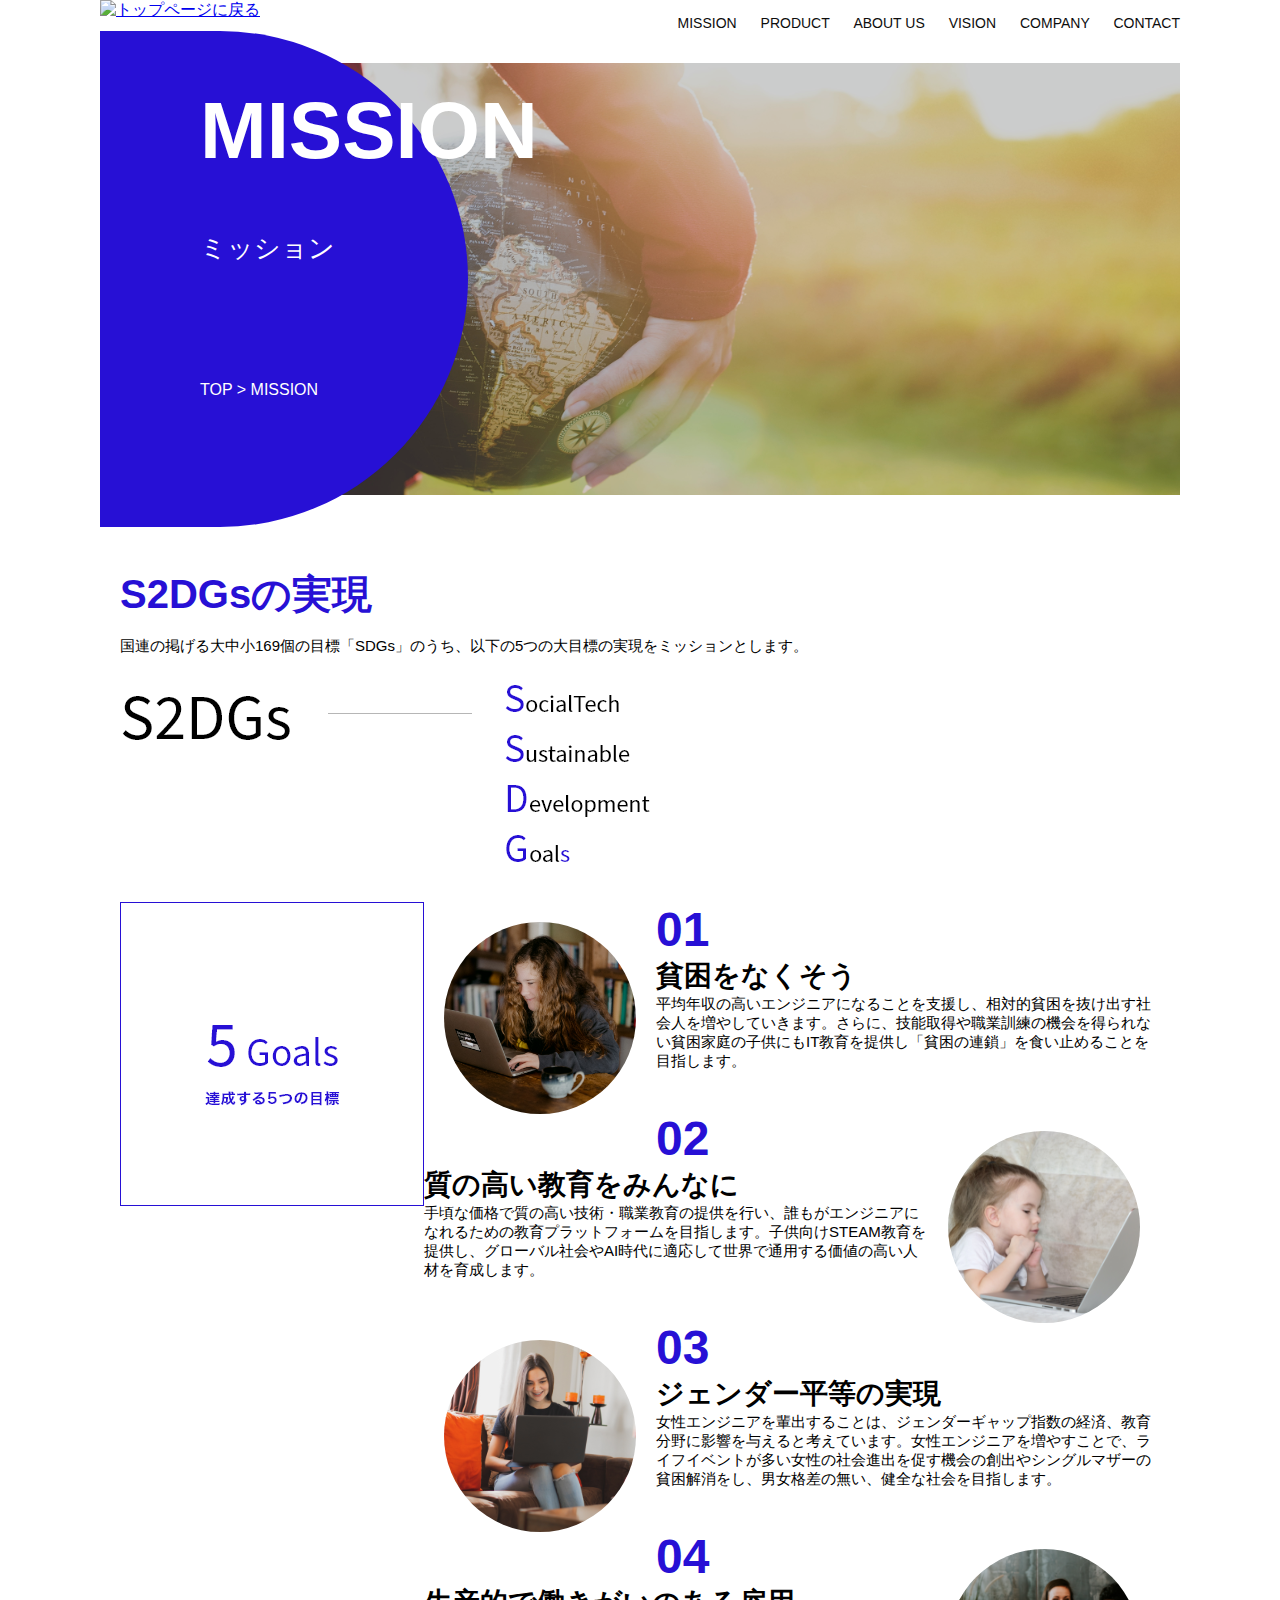
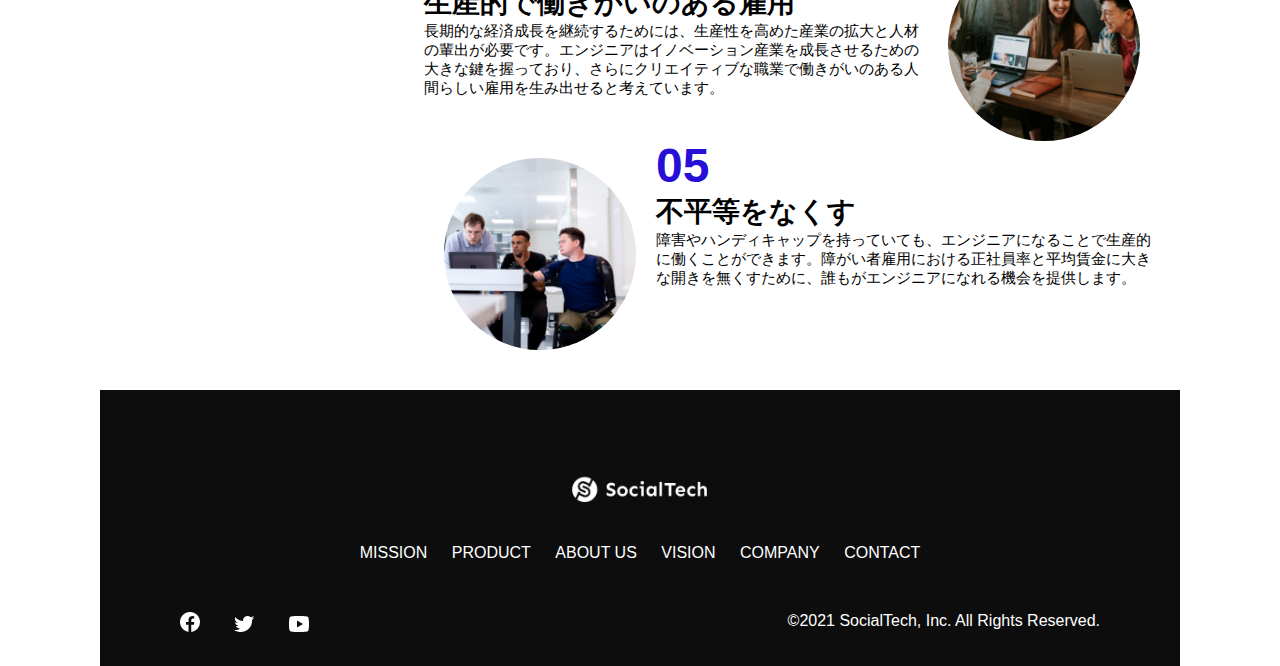
==== mission.html @ b35a062b "Add files via upload" ====
<!DOCTYPE html>
<html>

<head>
    <title>SocialTech - MISSION ミッション -</title>
    <meta charset="utf-8">
    <meta description="SocialTechが目指す5つの目標（S2DGs）を紹介します">
    <meta name="viewport" content="width=device-width, initial-scale=1.0">
    <link rel="stylesheet" href="style.css">
</head>

<body>
    <!-- ヘッダー -->
    <header>
        <!-- ロゴ -->
        <a href="index.html" id="logo"><img src="images/logo.png" alt="トップページに戻る"></a>

        <!-- PC用ナビゲーション -->
        <nav id="nav-pc">
            <a href="mission.html">MISSION</a>
            <a href="product.html">PRODUCT</a>
            <a href="index.html#aboutus">ABOUT US</a>
            <a href="index.html#vision">VISION</a>
            <a href="index.html#company">COMPANY</a>
            <a href="index.html#contact">CONTACT</a>
        </nav>

        <!-- スマホ用メニューボタン -->
        <img id="menu-sp" src="images/button-menu.png" alt="ナビゲーションを開く"
            onclick="document.getElementById('nav-sp').style.display = 'block'">

        <!-- スマホ用ナビゲーション -->
        <nav id="nav-sp">
            <img id="close" src="images/button-close.png" alt="ナビゲーションを閉じる"
                onclick="document.getElementById('nav-sp').style.display = 'none'">
            <a id="logo-sp" href="index.html" onclick="document.getElementById('nav-sp').style.display = 'none'"><img
                    src="images/logo-sp.png" alt="トップページに戻る"></a>
            <a class="menu" href="mission.html"
                onclick="document.getElementById('nav-sp').style.display = 'none'">MISSION</a>
            <a class="menu" href="product.html"
                onclick="document.getElementById('nav-sp').style.display = 'none'">PRODUCT</a>
            <a class="menu" href="index.html#aboutus"
                onclick="document.getElementById('nav-sp').style.display = 'none'">ABOUT US</a>
            <a class="menu" href="index.html#vision"
                onclick="document.getElementById('nav-sp').style.display = 'none'">VISION</a>
            <a class="menu" href="index.html#company"
                onclick="document.getElementById('nav-sp').style.display = 'none'">COMPANY</a>
            <a class="menu" href="index.html#contact"
                onclick="document.getElementById('nav-sp').style.display = 'none'">CONTACT</a>
            <div id="sns">
                <a href="https://www.facebook.com/sejuku2013"><img src="images/button-facebook.png"
                        alt="Facebookのリンク"></a>
                <a href="https://twitter.com/samuraijuku"><img src="images/button-twitter.png" alt="Twitterのリンク"></a>
                <a href="https://www.youtube.com/channel/UCCFOQO5aDK0xXam4cUQXT8g"><img src="images/button-youtube.png"
                        alt="YouTubeのリンク"></a>
            </div>
        </nav>
    </header>
    <main>
        <article>
            <section id="mission-main">
                <div id="mission-title">
                    <h1>MISSION</h1>
                    <span>ミッション</span>
                    <div>TOP > MISSION</div>
                </div>
            </section>
            <section id="mission-s2dgs">
                <h2 class="mission-h2">S2DGsの実現</h2>
                <p>国連の掲げる大中小169個の目標「SDGs」のうち、以下の5つの大目標の実現をミッションとします。</p>
                <img src="images/mission/mission-s2dgs.png" alt="S2DGs">
            </section>
            <section id="mission-5goals">
                <div>
                    <img id="s2dgs-image" src="images/mission/mission-5goals.png" alt="5Goals">
                </div>
                <div>
                    <div>
                        <img class="fivegoals-image-left" src="images/mission/mission-5goals01.png" alt="PCを操作する女の子">
                        <span class="fivegoals-number">01</span>
                        <h3 class="fivegoals-h3">貧困をなくそう</h3>
                        <p class="fivegoals-p">
                            平均年収の高いエンジニアになることを支援し、相対的貧困を抜け出す社会人を増やしていきます。さらに、技能取得や職業訓練の機会を得られない貧困家庭の子供にもIT教育を提供し「貧困の連鎖」を食い止めることを目指します。
                        </p>
                    </div>
                    <div>
                        <img class="fivegoals-image-right" src="images/mission/mission-5goals02.png"
                            alt="PCを見つめる小さい女の子">
                        <span class="fivegoals-number">02</span>
                        <h3 class="fivegoals-h3">質の高い教育をみんなに</h3>
                        <p class="fivegoals-p">
                            手頃な価格で質の高い技術・職業教育の提供を行い、誰もがエンジニアになれるための教育プラットフォームを目指します。子供向けSTEAM教育を提供し、グローバル社会やAI時代に適応して世界で通用する価値の高い人材を育成します。
                        </p>
                    </div>
                    <div>
                        <img class="fivegoals-image-left" src="images/mission/mission-5goals03.png" alt="PCを操作する女性">

                        <span class="fivegoals-number">03</span>
                        <h3 class="fivegoals-h3">ジェンダー平等の実現</h3>
                        <p class="fivegoals-p">
                            女性エンジニアを輩出することは、ジェンダーギャップ指数の経済、教育分野に影響を与えると考えています。女性エンジニアを増やすことで、ライフイベントが多い女性の社会進出を促す機会の創出やシングルマザーの貧困解消をし、男女格差の無い、健全な社会を目指します。
                        </p>
                    </div>
                    <div>
                        <img class="fivegoals-image-right" src="images/mission/mission-5goals04.png" alt="笑顔で話し合う3人の男女">
                        <span class="fivegoals-number">04</span>
                        <h3 class="fivegoals-h3">生産的で働きがいのある雇用</h3>
                        <p class="fivegoals-p">
                            長期的な経済成長を継続するためには、生産性を高めた産業の拡大と人材の輩出が必要です。エンジニアはイノベーション産業を成長させるための大きな鍵を握っており、さらにクリエイティブな職業で働きがいのある人間らしい雇用を生み出せると考えています。
                        </p>
                    </div>
                    <div>
                        <img class="fivegoals-image-left" src="images/mission/mission-5goals05.png"
                            alt="障害を持つ男性が生き生きと働く様子">
                        <span class="fivegoals-number">05</span>
                        <h3 class="fivegoals-h3">不平等をなくす</h3>
                        <p class="fivegoals-p">
                            障害やハンディキャップを持っていても、エンジニアになることで生産的に働くことができます。障がい者雇用における正社員率と平均賃金に大きな開きを無くすために、誰もがエンジニアになれる機会を提供します。
                        </p>
                    </div>
                </div>
            </section>
        </article>
        <footer>
            <div id="footer-logo">
                <img src="images/logo-sp.png" alt="SocialTech">
            </div>
            <div id="footer-link">
                <a href="mission.html">MISSION</a>
                <a href="product.html">PRODUCT</a>
                <a href="index.html#aboutus">ABOUT US</a>
                <a href="index.html#vision">VISION</a>
                <a href="index.html#company">COMPANY</a>
                <a href="index.html#contact">CONTACT</a>
            </div>
            <div id="sns-footer">
                <a href="https://www.facebook.com/sejuku2013"><img src="images/button-facebook.png"
                        alt="Facebookのリンク"></a>
                <a href="https://twitter.com/samuraijuku"><img src="images/button-twitter.png" alt="Twitterのリンク"></a>
                <a href="https://www.youtube.com/channel/UCCFOQO5aDK0xXam4cUQXT8g"><img src="images/button-youtube.png"
                        alt="YouTubeのリンク"></a>
                <span id="copyright">&copy;2021 SocialTech, Inc. All Rights Reserved. <span>
            </div>
        </footer>
    </main>
</body>

</html>
---- style.css ----
/* PC、スマホ共通スタイル */
body {
  font-family: "Source Sans Pro", "Hiragino Kaku Gothic ProN", Meiryo, Arial,
    sans-serif;
}

p {
  font-size: 15px;
}

.arrow-right {
  color: #2710d5;
}

#submit {
  margin-top: 50px;
}

/*================
PC用のスタイル
=================*/
@media screen and (min-width: 768px) {
  /* PC用カルーセル設定 */
  .carousel {
    width: 885px;
    margin-left: 20px;
  }

  .carouselImg {
    width: 885px;
  }

  /* 横幅設定 */
  body {
    max-width: 1080px;
    min-width: 900px;
    margin: 0 auto 0 auto;
  }

  /* ヘッダー */
  header {
    display: flex;
    justify-content: space-between;
  }

  /* ナビゲーションのレイアウト */
  #nav-pc {
    text-align: right;
    font-size: 14px;
    padding-top: 15px;
  }

  /* ナビゲーションのリンクの装飾設定 */
  #nav-pc > a {
    text-decoration: none;
    margin-left: 20px;
  }
  #nav-pc > a:link {
    color: #0d0d0d;
  }
  #nav-pc > a:visited {
    color: #0d0d0d;
  }
  #nav-pc > a:hover {
    color: #0d0d0d;
    text-decoration: underline;
  }
  #nav-pc > a:active {
    color: #0d0d0d;
  }

  /* スマホ用ナビを非表示 */
  #nav-sp,
  #menu-sp {
    display: none;
  }

  /* メインビジュアル*/
  #main-visual {
    position: relative;
    height: 400px;
  }
  #main-message {
    position: absolute;
    top: 0;
    left: 0;
    background-color: #2710d5;
    color: #ffffff;
    border-radius: 0 0 476px 0;
    max-width: 620px;
    height: 100%;
    width: 100%;
    z-index: 11;
  }
  #main-message > h1 {
    font-size: 60px;
    font-weight: bold;
    margin: 100px 0 0 50px;
  }

  #main-message > p {
    font-size: 28px;
    margin: 0 0 0 50px;
  }
  #main-visual > img {
    max-width: 620px;
    border-radius: 476px 0 0 0;
    position: absolute;
    top: 0;
    right: 0;
    z-index: 10;
  }

  /*見出し*/
  h2 {
    margin: 40px 0 0 0;
  }

  h2::after {
    content: url("images/line.png");
    margin-left: 10px;
  }

  h3 {
    font-size: 27px;
  }

  /* ミッション */
  #mission {
    margin: 80px auto 80px auto;
    width: 100%;
  }

  #mission-flex {
    width: 100%;
    display: flex;
  }

  #mission-flex > div {
    width: 50%;
    margin: 20px;
  }

  #mission-photo {
    width: 100%;
  }

  #s2dgs {
    margin-top: 50px;
  }

  /* プロダクト */
  #product {
    background-color: #fafafa;
    width: 100%;
    margin: 80px 0 80px 0;
    padding: 10px 40px 0px 40px;
  }

  /* 外枠 */
  #product > div {
    margin-top: 40px;
    display: flex;
  }

  /* 左のカラム */
  #product-left {
    width: 50%;
    margin-right: 20px;
  }

  /* 右のカラム */
  #product-right {
    width: 50%;
    margin-left: 20px;
    margin-top: 80px;
  }

  /* 写真＋説明の枠 */
  #product-left > div {
    position: relative;
    height: 480px;
    margin-right: 20px;
  }
  #product-right > div {
    position: relative;
    height: 480px;
    margin-right: 20px;
  }

  /* 写真*/
  .product-photo {
    width: 100%;
  }

  /* 説明文の枠 */
  .product-explain {
    background-color: #ffffff;
    position: absolute;
    left: 0;
    top: 280px;
    margin: 0 40px 0 40px;
    padding: 20px;
    box-shadow: 5px 5px 10px rgba(0, 0, 0, 0.05);
  }

  /* 説明文の英語 */
  .product-explain > span {
    color: #2710d5;
    font-weight: bold;
    font-size: 16px;
    margin: 0px;
  }

  /* 説明文の見出し */
  .product-explain > h3 {
    margin: 5px 0 5px 0;
  }

  /* 説明文 */
  .product-explain > p {
    margin: 0;
  }

  /* もっと見るボタン */
  #product-more {
    margin: 0 auto -42px auto;
  }

  /* ABOUT US */
  #aboutus {
    margin: 80px auto 80px auto;
  }

  /* ３つの組織文化と写真を入れる枠 */
  #aboutus > div {
    display: flex;
  }

  /* 写真 */
  .culture-img {
    width: 100%;
    align-self: flex-start;
  }

  .culture-img2 {
    margin-top: 50px;
    width: 100%;
  }

  /* 3つの組織文化の表 */
  .culture-table {
    margin-right: 50px;
  }

  /* 番号 */
  .culture-num {
    font-size: 80px;
    color: #2710d5;
    margin: 0 20px 0 0;
  }

  /* 組織文化英語 */
  .culture-en {
    color: #2710d5;
    font-weight: bold;
    font-size: 24px;
    display: block;
  }

  /* 組織文化日本語 */
  .culture-jp {
    font-size: 28px;
    font-weight: bold;
  }

  /* 説明文 */
  .culture-description {
    margin: 0;
  }

  /* ビジョン */
  #vision {
    margin: 80px auto 80px auto;
  }

  /* セクション内の外枠*/
  #vision > div {
    width: 100%;
    display: flex;
    justify-content: space-between;
    flex-wrap: wrap;
  }

  /*7つの行動指針の枠*/
  .vision-box {
    width: 300px;
    height: 300px;
    margin-bottom: 30px;
    position: relative;
  }

  .vision-box > img {
    width: 100%;
    height: auto;
    position: absolute;
    top: 0;
    left: 0;
    z-index: 30;
  }

  .vision-box > span {
    position: absolute;
    top: 0;
    left: 0;
    z-index: 31;
    margin-right: 20px;
  }

  .vision-box > span > h4 {
    color: #2710d5;
    font-size: 24px;
    margin: 80px 0 0 0;
  }

  .vision-box > span > h4::first-letter {
    font-size: 40px;
  }

  .vision-box > span > h5 {
    font-size: 20px;
    margin: 0 0 0 0;
  }

  .vision-box > span > p {
    margin: 10px 0 0 0;
  }

  /*会社概要*/
  #company {
    margin: 80px auto 80px auto;
  }

  #company-table {
    width: 100%;
  }

  .tableheader {
    text-align: left;
    padding: 20px;
    border-bottom-color: #2710d5;
    border-bottom-width: 1px;
    border-bottom-style: solid;
    width: 100px;
  }

  .tableheader-first {
    text-align: left;
    padding: 20px;
    border-bottom-color: #2710d5;
    border-bottom-width: 1px;
    border-bottom-style: solid;
    border-top-color: #2710d5;
    border-top-width: 1px;
    border-top-style: solid;
    width: 100px;
  }

  .cell {
    padding: 30px;
    border-bottom-color: #ececec;
    border-bottom-width: 1px;
    border-bottom-style: solid;
  }
  .cell-first {
    padding: 30px;
    border-bottom-color: #ececec;
    border-bottom-width: 1px;
    border-bottom-style: solid;
    border-top-color: #ececec;
    border-top-width: 1px;
    border-top-style: solid;
  }

  #company > iframe {
    width: 100%;
    height: 368px;
    margin-top: 40px;
  }

  /* お問い合わせ */
  #contact {
    margin: 80px auto 80px auto;
  }

  /* 外枠 */
  #contact > form > div {
    display: flex;
    flex-direction: row;
    flex-wrap: wrap;
    padding-bottom: 30px;
  }

  /* 左列　見出し */
  .contact-heading {
    width: 240px;
    align-self: center;
  }
  /* 見出しのラベル */
  .contact-label {
    width: 200px;
    font-weight: bold;
  }
  /* 必須 */
  .contact-span {
    color: #ce2222;
    margin: 0 0 0 20px;
    font-weight: bold;
  }
  /* テキストボックス */
  .contact-textbox {
    border-top: 0px;
    border-left: 0px;
    border-right: 0px;
    border-bottom-width: 1px;
    border-bottom-color: #707070;
    border-style: solid;
    background-color: #fafafa;
    height: 56px;
    width: 400px;
  }

  /* お問い合わせ内容のテキストエリア */
  .contact-textarea {
    border-top: 0px;
    border-left: 0px;
    border-right: 0px;
    border-bottom-width: 1px;
    border-bottom-color: #707070;
    background-color: #fafafa;
    width: 400px;
    height: 200px;
  }

  /* 個人情報の取り扱い */
  details {
    width: 700px;
  }
  details > div {
    background-color: #fafafa;
    padding: 20px;
  }

  details > span {
    font-weight: bold;
  }

  /* フッター */
  footer {
    background-color: #0d0d0d;
    text-align: center;
    padding: 80px 80px 30px 80px;
  }

  #footer-logo {
    margin-bottom: 30px;
  }

  #footer-link {
    margin-bottom: 50px;
  }
  #footer-link > a {
    text-decoration: none;
    margin: 10px;
  }
  #footer-link > a:link {
    color: #ffffff;
  }
  #footer-link > a:visited {
    color: #ffffff;
  }
  #footer-link > a:hover {
    color: #ffffff;
    text-decoration: underline;
  }
  #footer-link > a:active {
    color: #ffffff;
  }

  #sns-footer {
    text-align: left;
    width: 100%;
  }
  #sns-footer > a {
    margin-right: 30px;
  }

  #copyright {
    color: #ffffff;
    text-align: right;
    float: right;
  }

  /* mission.html用スタイル */
  /* ミッションのメインビジュアル */
  #mission-main {
    height: 496px;
    width: 100%;
    background-image: url("images/mission/mission-main.png");
    background-repeat: no-repeat;
    background-position-y: center;
  }

  #mission-title {
    background-color: #2710d5;
    width: 368px;
    color: #ffffff;
    height: 496px;
    border-radius: 0 248px 248px 0;
    position: relative;
  }
  #mission-title > h1 {
    position: absolute;
    top: 0;
    left: 100px;
    font-size: 80px;
  }

  #mission-title > span {
    position: absolute;
    top: 200px;
    left: 100px;
    font-size: 26px;
  }

  #mission-title > div {
    position: absolute;
    top: 350px;
    left: 100px;
    font-size: 16px;
  }

  #mission-s2dgs {
    width: 100%;
    margin: 20px;
  }

  .mission-h2 {
    color: #2710d5;
    font-size: 40px;
  }

  .mission-h2::after {
    content: none;
  }

  #mission-5goals {
    margin: 20px;
    display: flex;
  }
  #mission-5goals > div {
    flex-grow: 1;
  }

  #mission-5goals > div > div {
    margin-bottom: 40px;
  }

  .fivegoals-image-right {
    float: right;
    margin: 20px;
  }

  .fivegoals-image-left {
    float: left;
    margin: 20px;
  }

  .fivegoals-number {
    color: #2710d5;
    font-size: 48px;
    font-weight: bold;
    margin: 0;
  }

  .fivegoals-h3 {
    font-size: 28px;
    margin: 0;
  }
  .fivegoals-p {
    margin: 0;
  }

  /* プロダクトページ */
  #product-main {
    height: 496px;
    width: 100%;
    background-image: url("images/product/product-main.png");
    background-repeat: no-repeat;
    background-position-y: center;
  }

  #product-title {
    background-color: #2710d5;
    width: 368px;
    color: #ffffff;
    height: 496px;
    border-radius: 0 248px 248px 0;
    position: relative;
  }
  #product-title > h1 {
    position: absolute;
    top: 0;
    left: 100px;
    font-size: 80px;
  }

  #product-title > span {
    position: absolute;
    top: 200px;
    left: 100px;
    font-size: 26px;
  }

  #product-title > div {
    position: absolute;
    top: 350px;
    left: 100px;
    font-size: 16px;
  }

  /* セクション1 */
  .product-section1 {
    position: relative;
    margin: 20px;
    height: 340px;
  }

  .product-section1 > img {
    position: absolute;
    top: 0;
    left: 0;
    width: 450px;
    margin: 0 40px 30px 0;
    border-radius: 0 432px 0 0;
  }

  .product-section1 > div {
    position: absolute;
    top: 0;
    left: 480px;
  }

  /*セクション２*/

  .product-section2 {
    position: relative;
    margin: 20px;
    height: 340px;
  }

  .product-section2 > img {
    position: absolute;
    top: 0;
    right: 0;
    width: 450px;
    margin: 0 0 30px 40px;
    border-radius: 432px 0 0 0;
  }

  .product-section2 > div {
    width: 500px;
    position: absolute;
    top: 0;
    left: 0;
  }

  .product-h2 {
    color: #2710d5;
    font-size: 24px;
    margin: 0;
  }

  .product-h3 {
    font-size: 28px;
    margin: 0;
  }
}

/*====================
 スマートフォン用のスタイル
=====================*/
@media screen and (max-width: 767px) {
  /* スマートフォン用カルーセル設定 */
  .carousel {
    width: 375px;
    margin: 0 auto 0 auto;
  }

  .carouselImg {
    width: 375px;
  }

  body {
    min-width: 375px;
    margin: 0;
  }

  /* PC用ナビゲーション非表示 */
  #nav-pc {
    display: none;
  }

  /* ハンバーガーメニュー */
  #menu-sp {
    position: absolute;
    top: 0px;
    right: 0px;
  }

  /* スマホ用ナビゲーションの表示切替*/
  /* 初期状態、レイアウトと非表示設定 */
  #nav-sp {
    background-color: #2710d5;
    position: absolute;
    left: 0;
    top: 0;
    height: 100%;
    width: 100%;
    display: none;
    z-index: 100;
  }

  /* ×ボタン */
  #close {
    position: absolute;
    top: 20px;
    right: 20px;
  }

  /* ナビゲーションメニュー用ロゴ */
  #logo-sp {
    margin: 80px 0 30px 20px;
  }

  /* ナビゲーションのリンクの装飾設定 */
  #nav-sp > a {
    display: block;
  }

  #nav-sp > a:link {
    color: #ffffff;
  }
  #nav-sp > a:visited {
    color: #ffffff;
  }
  #nav-sp > a:hover {
    color: #ffffff;
    text-decoration: underline;
  }
  #nav-sp > a:active {
    color: #ffffff;
  }

  #nav-sp > .menu {
    text-decoration: none;
    display: block;
    margin: 0 20px 0 20px;
    height: 44px;
    font-size: 16px;
    background-image: url("images/arrow.png");
    background-repeat: no-repeat;
    background-position: right top;
  }

  #sns {
    position: absolute;
    bottom: 20px;
    left: 20px;
  }
  #sns > a {
    margin-right: 30px;
  }

  /* メインビジュアル */
  #main-visual {
    position: relative;
    height: 470px;
    width: 100%;
    overflow: hidden;
  }
  #main-visual > div {
    position: absolute;
    top: 0;
    left: 0;
    background-color: #2710d5;
    color: white;
    border-radius: 0 0 476px 0;
    text-align: center;
    height: 280px;
    width: 100%;
    z-index: 11;
  }
  #main-visual > div > div {
    margin: 100px 0 auto 0;
  }
  #main-visual > div > h1 {
    font-size: 28px;
    margin: 90px 0 0 0;
  }

  #main-visual > div > p {
    margin: 0;
  }

  #main-visual > img {
    width: 100%;
    border-radius: 476px 0 0 0;

    z-index: 10;
    position: absolute;
    bottom: 0;
    right: 0;
  }

  /*見出し*/
  h2::after {
    content: url("images/line.png");
    margin-left: 10px;
  }

  h3 {
    font-size: 24px;
    margin: 10px 0 0 0;
  }

  /* ミッション */
  #mission {
    margin: 20px;
  }

  #mission-photo {
    width: 100%;
  }

  #s2dgs {
    width: 100%;
  }

  /* プロダクト */
  #product {
    background-color: #fafafa;
    padding-top: 10px;
  }

  #product h2 {
    margin-left: 20px;
  }
  /* 外枠 */
  /* 左右のカラム　スマホでは縦並び */
  #product-left,
  #product-right {
    margin-right: 20px;
    margin-left: 20px;
  }

  /* 写真＋説明の枠 */
  #product-left > div,
  #product-right > div {
    position: relative;
    height: 540px;
  }

  /* 説明文の枠 */
  .product-explain {
    background-color: #ffffff;
    position: absolute;
    left: 0;
    bottom: 50px;
    padding: 20px;
    box-shadow: 5px 5px 10px rgba(0, 0, 0, 0.05);
  }

  .product-explain > span {
    color: #2710d5;
    font-weight: bold;
    font-size: 16px;
    margin: 0px;
  }

  .product-explain > h3 {
    margin: 10px 0 10px 0;
  }

  /* 写真*/
  .product-photo {
    width: 100%;
  }

  #product-more > img {
    margin: 0 0 -42px 20px;
  }

  /* ABOUT US */
  #aboutus {
    margin: 80px 20px 80px 20px;
  }

  #aboutus > div {
    display: flex;
    flex-direction: column;
  }

  .culture-table {
    width: 100%;
    padding-right: 20px;
    order: 2;
  }

  .culture-img {
    width: 100%;
    order: 1;
  }

  .culture-img2 {
    width: 100%;
  }
  .culture-num {
    font-size: 80px;
    color: #2710d5;
  }

  .culture-en {
    color: #2710d5;
    font-weight: bold;
    font-size: 24px;
    display: block;
  }

  .culture-jp {
    display: block;
  }

  .culture-description {
    margin: 0;
  }

  /* ビジョン */
  #vision {
    margin: 80px 20px 80px 20px;
  }

  .vision-box {
    width: 300px;
    height: 300px;
    margin-bottom: 30px;
    position: relative;
  }

  .vision-box > img {
    width: 100%;
    height: auto;
    position: absolute;
    top: 0;
    left: 0;
    z-index: 30;
  }

  .vision-box > span {
    position: absolute;
    top: 0;
    left: 0;
    z-index: 31;
    margin-right: 20px;
  }

  .vision-box > span > h4 {
    color: #2710d5;
    font-size: 24px;
    margin: 60px 0 0 0;
  }

  .vision-box > span > h5 {
    font-size: 20px;
    margin: 0 0 0 0;
  }
  .vision-box > span > p {
    margin: 10px 0 0 0;
  }

  /*会社概要*/
  #company {
    margin: 0 20px 0 20px;
  }

  #company > h3 {
    margin-bottom: 20px;
  }

  #company-table {
    width: 100%;
  }

  .tableheader-first {
    text-align: left;
    padding: 20px;
    border-bottom-color: #2710d5;
    border-bottom-width: 1px;
    border-bottom-style: solid;
    border-top-color: #2710d5;
    border-top-width: 1px;
    border-top-style: solid;
    width: 50px;
  }
  .tableheader {
    text-align: left;
    padding: 20px;
    border-bottom-color: #2710d5;
    border-bottom-width: 1px;
    border-bottom-style: solid;
    width: 50px;
  }

  .cell-first {
    padding: 20px;
    border-bottom-color: #ececec;
    border-bottom-width: 1px;
    border-bottom-style: solid;
    border-top-color: #ececec;
    border-top-width: 1px;
    border-top-style: solid;
  }
  .cell {
    padding: 20px;
    border-bottom-color: #ececec;
    border-bottom-width: 1px;
    border-bottom-style: solid;
  }

  #company > iframe {
    width: 100%;
    height: 240px;
    margin: 40px 0 0 0;
  }

  /* お問い合わせ */
  #contact {
    margin: 80px 20px 80px 20px;
  }

  #contact > h3 {
    margin-bottom: 20px;
  }

  #contact > form > div {
    margin-bottom: 20px;
  }

  .contact-heading {
    margin-bottom: 20px;
  }

  /* ラベル */
  .contact-label {
    width: 200px;
    font-weight: bold;
  }

  /* 必須 */
  .contact-span {
    color: #ce2222;
    margin: 0 0 0 20px;
    font-weight: bold;
  }

  .contact-textbox {
    height: 56px;
    border-top: 0px;
    border-left: 0px;
    border-right: 0px;
    background-color: #fafafa;
    border-bottom-width: 1px;
    border-bottom-color: #707070;
    border-style: solid;
    min-width: 300px;
    width: 100%;
  }

  .contact-textarea {
    height: 150px;
    border-top: 0px;
    border-left: 0px;
    border-right: 0px;
    background-color: #fafafa;
    width: 100%;
  }

  .radiobutton {
    margin-bottom: 20px;
  }

  /* .radiobutton + label::after {
        content: "\A";
        white-space: pre;
    } */

  /* フッター */
  footer {
    background-color: #0d0d0d;
    padding: 30px 20px 50px 20px;
  }

  #footer-logo {
    margin-bottom: 30px;
  }

  #footer-link {
    margin-bottom: 50px;
  }
  #footer-link > a {
    text-decoration: none;
    margin: 0 20px 30px 0;
    display: block;

    background-image: url("images/arrow.png");
    background-repeat: no-repeat;
    background-position: right top;
  }
  #footer-link > a:link {
    color: #ffffff;
  }
  #footer-link > a:visited {
    color: #ffffff;
  }
  #footer-link > a:hover {
    color: #ffffff;
    text-decoration: underline;
  }
  #footer-link > a:active {
    color: #ffffff;
  }
  #sns-footer {
    display: block;
    width: 100%;
  }

  #sns-footer > a {
    margin-right: 30px;
  }
  #copyright {
    font-size: 12px;
    display: block;
    margin-top: 30px;
    color: #ffffff;
  }

  /* mission.html用スタイル */
  /* ミッションのメインビジュアル */
  #mission-main {
    height: 256px;
    width: 100%;
    background-image: url("images/mission/mission-main.png");
    background-repeat: no-repeat;
    background-position-y: center;
    background-size: auto 208px;
  }

  #mission-title {
    background-color: #2710d5;
    width: 136px;
    color: #ffffff;
    height: 256px;
    border-radius: 0 248px 248px 0;
    position: relative;
  }
  #mission-title > h1 {
    position: absolute;
    top: 0;
    left: 20px;
    font-size: 40px;
  }

  #mission-title > span {
    position: absolute;
    top: 110px;
    left: 20px;
    font-size: 18px;
  }

  #mission-title > div {
    position: absolute;
    top: 180px;
    left: 20px;
    font-size: 13px;
  }
  /* ミッションページ　S2DGSの設定 */
  #mission-s2dgs {
    margin: 20px;
  }

  .mission-h2 {
    color: #2710d5;
    font-size: 38px;
    margin: 0px;
  }

  .mission-h2::after {
    content: none;
  }

  #mission-s2dgs > img {
    width: 100%;
  }

  #section-s2dgs > img {
    width: 100%;
  }

  /* ミッションページ　5つのゴールの設定 */
  #mission-5goals {
    margin: 20px;
  }

  #mission-5goals > div > div {
    margin-bottom: 40px;
  }

  #s2dgs-image {
    width: 100%;
  }
  .fivegoals-image-right {
    margin: 20px auto 20px auto;
    display: block;
  }

  .fivegoals-image-left {
    margin: 20px auto 20px auto;
    display: block;
  }

  .fivegoals-number {
    color: #2710d5;
    font-size: 48px;
    margin: 0;
  }

  .fivegoals-h3 {
    font-size: 28px;
    margin: 0;
  }
  .fivegoals-p {
    margin: 0;
  }

  /* プロダクトページ */

  #product-main {
    height: 256px;
    width: 100%;
    background-image: url("images/product/product-main.png");
    background-repeat: no-repeat;
    background-position-y: center;
    background-size: auto 208px;
  }

  #product-title {
    background-color: #2710d5;
    width: 136px;
    color: #ffffff;
    height: 256px;
    border-radius: 0 248px 248px 0;
    position: relative;
  }
  #product-title > h1 {
    position: absolute;
    top: 0;
    left: 20px;
    font-size: 40px;
  }

  #product-title > span {
    position: absolute;
    top: 110px;
    left: 20px;
    font-size: 18px;
  }

  #product-title > div {
    position: absolute;
    top: 180px;
    left: 20px;
    font-size: 13px;
  }

  .product-section1 {
    margin: 20px;
  }

  .product-section1 > img {
    width: 100%;
    border-radius: 0 300px 0 0;
  }

  .product-section1 > div {
    margin: 20px;
  }

  .product-section2 {
    margin: 20px;

    display: flex;
    flex-direction: column;
  }

  .product-section2 > img {
    order: 1;
    width: 100%;
    border-radius: 300px 0 0 0;
  }

  .product-section2 > div {
    order: 2;
  }

  .product-h2 {
    color: #2710d5;
    font-size: 24px;
    /* width: 250px; */
    margin: 0;
  }

  .product-h3 {
    font-size: 28px;
    margin: 0;
  }
}
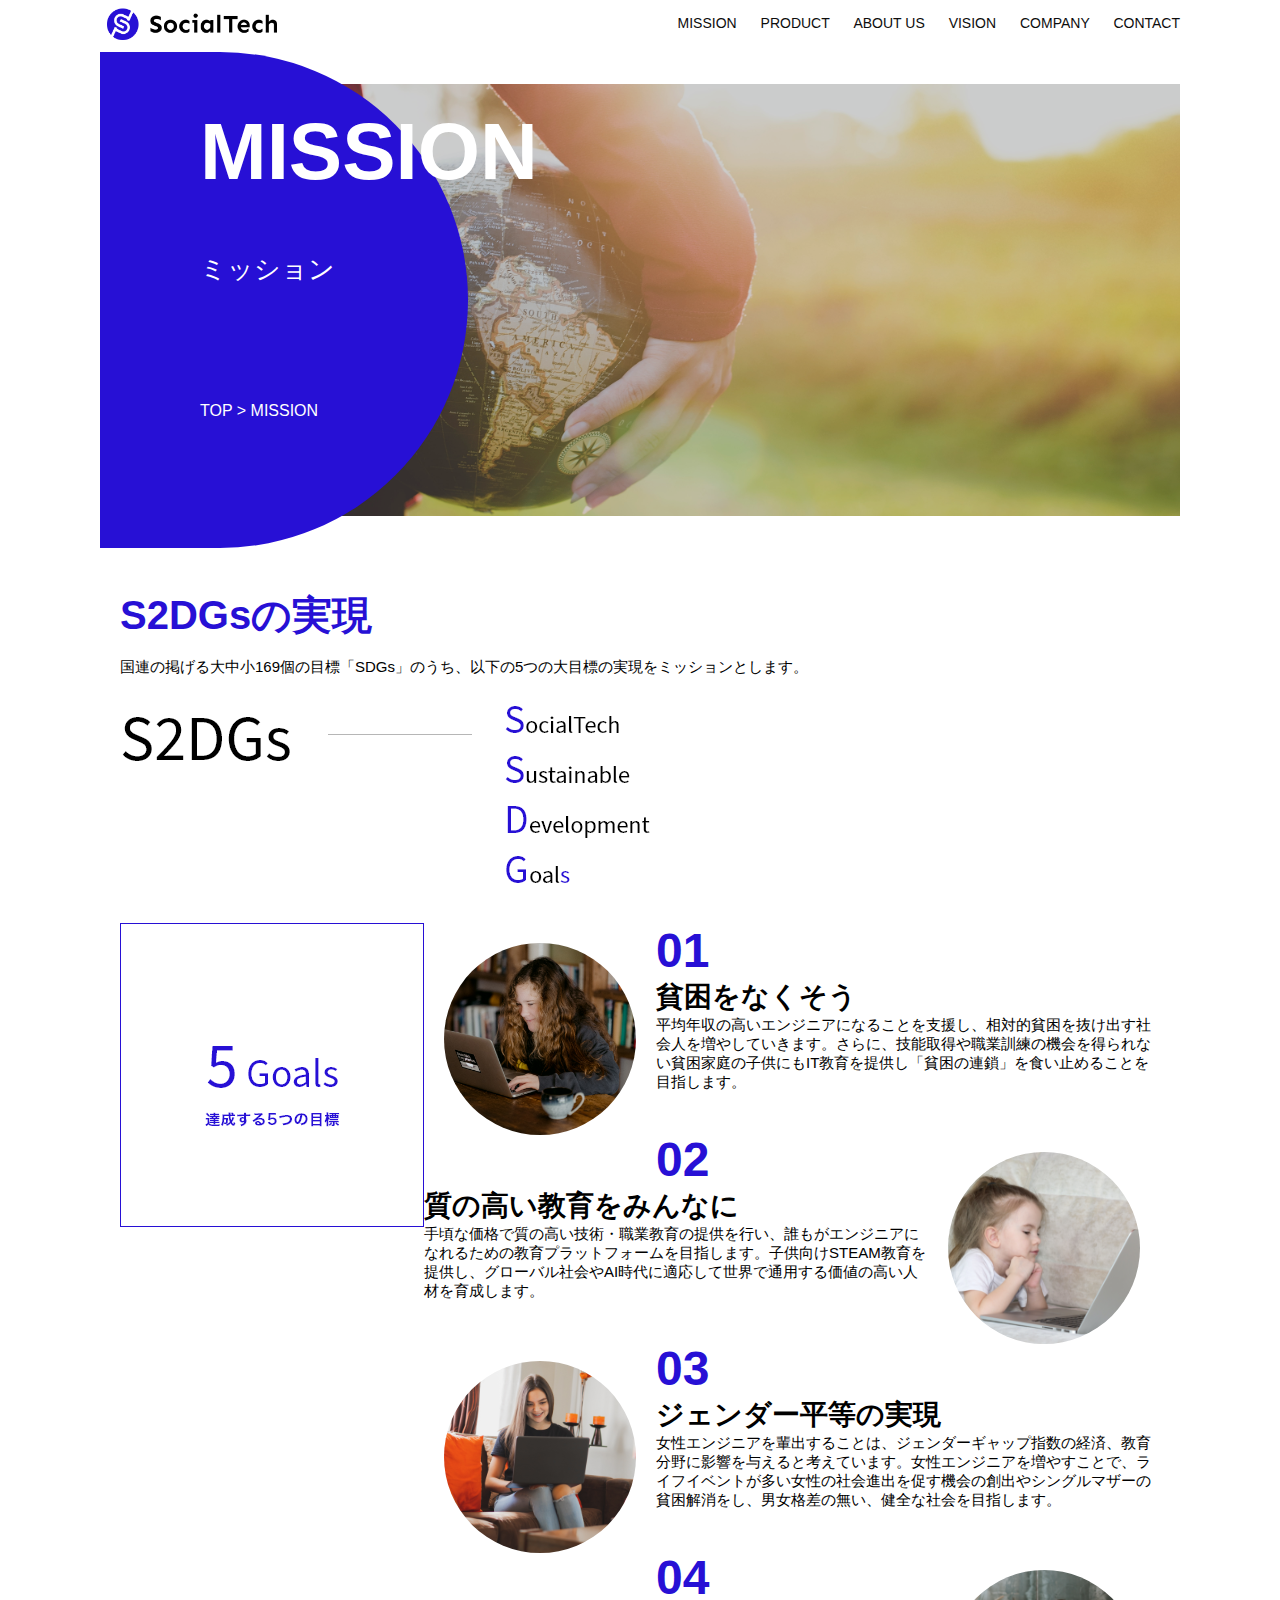
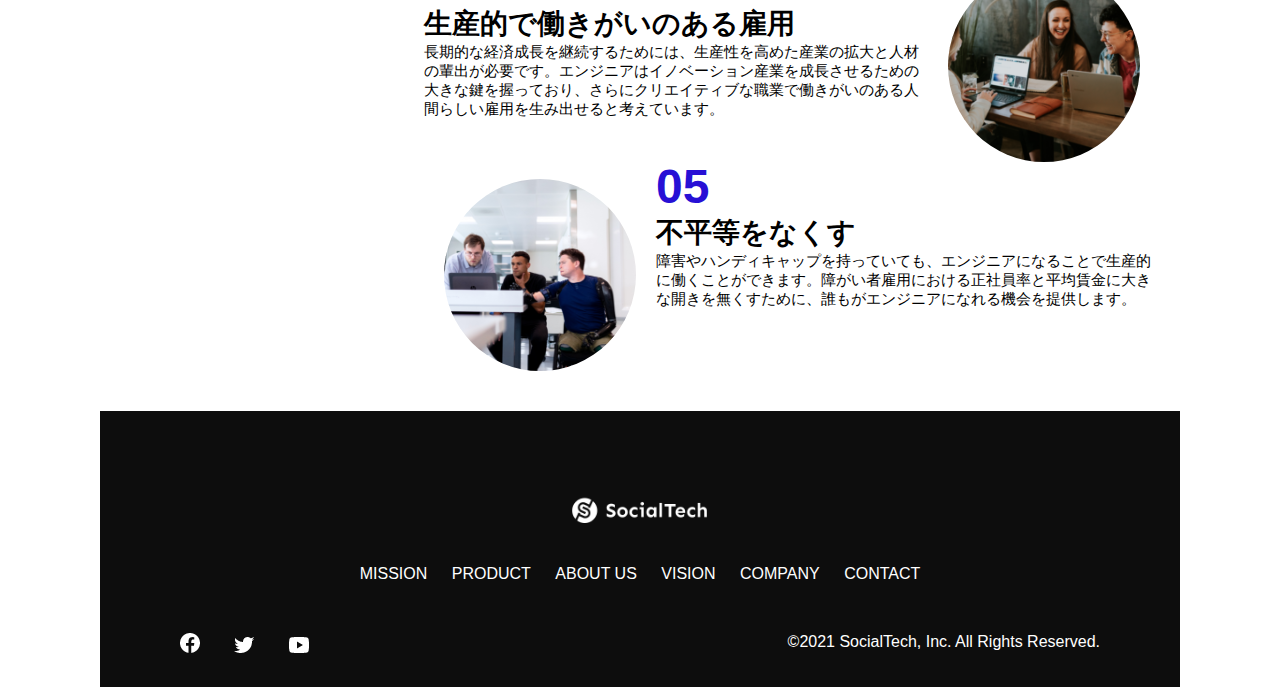
==== commit bc51329b: "Update mission.html" ====
--- a/mission.html
+++ b/mission.html
@@ -13,7 +13,7 @@
     <!-- ヘッダー -->
     <header>
         <!-- ロゴ -->
-        <a href="index.html" id="logo"><img src="images/logo.png" alt="トップページに戻る"></a>
+        <a href="index.html" id="logo"><img src="images/Logo.png" alt="トップページに戻る"></a>
 
         <!-- PC用ナビゲーション -->
         <nav id="nav-pc">
@@ -145,4 +145,4 @@
     </main>
 </body>
 
-</html>+</html>
